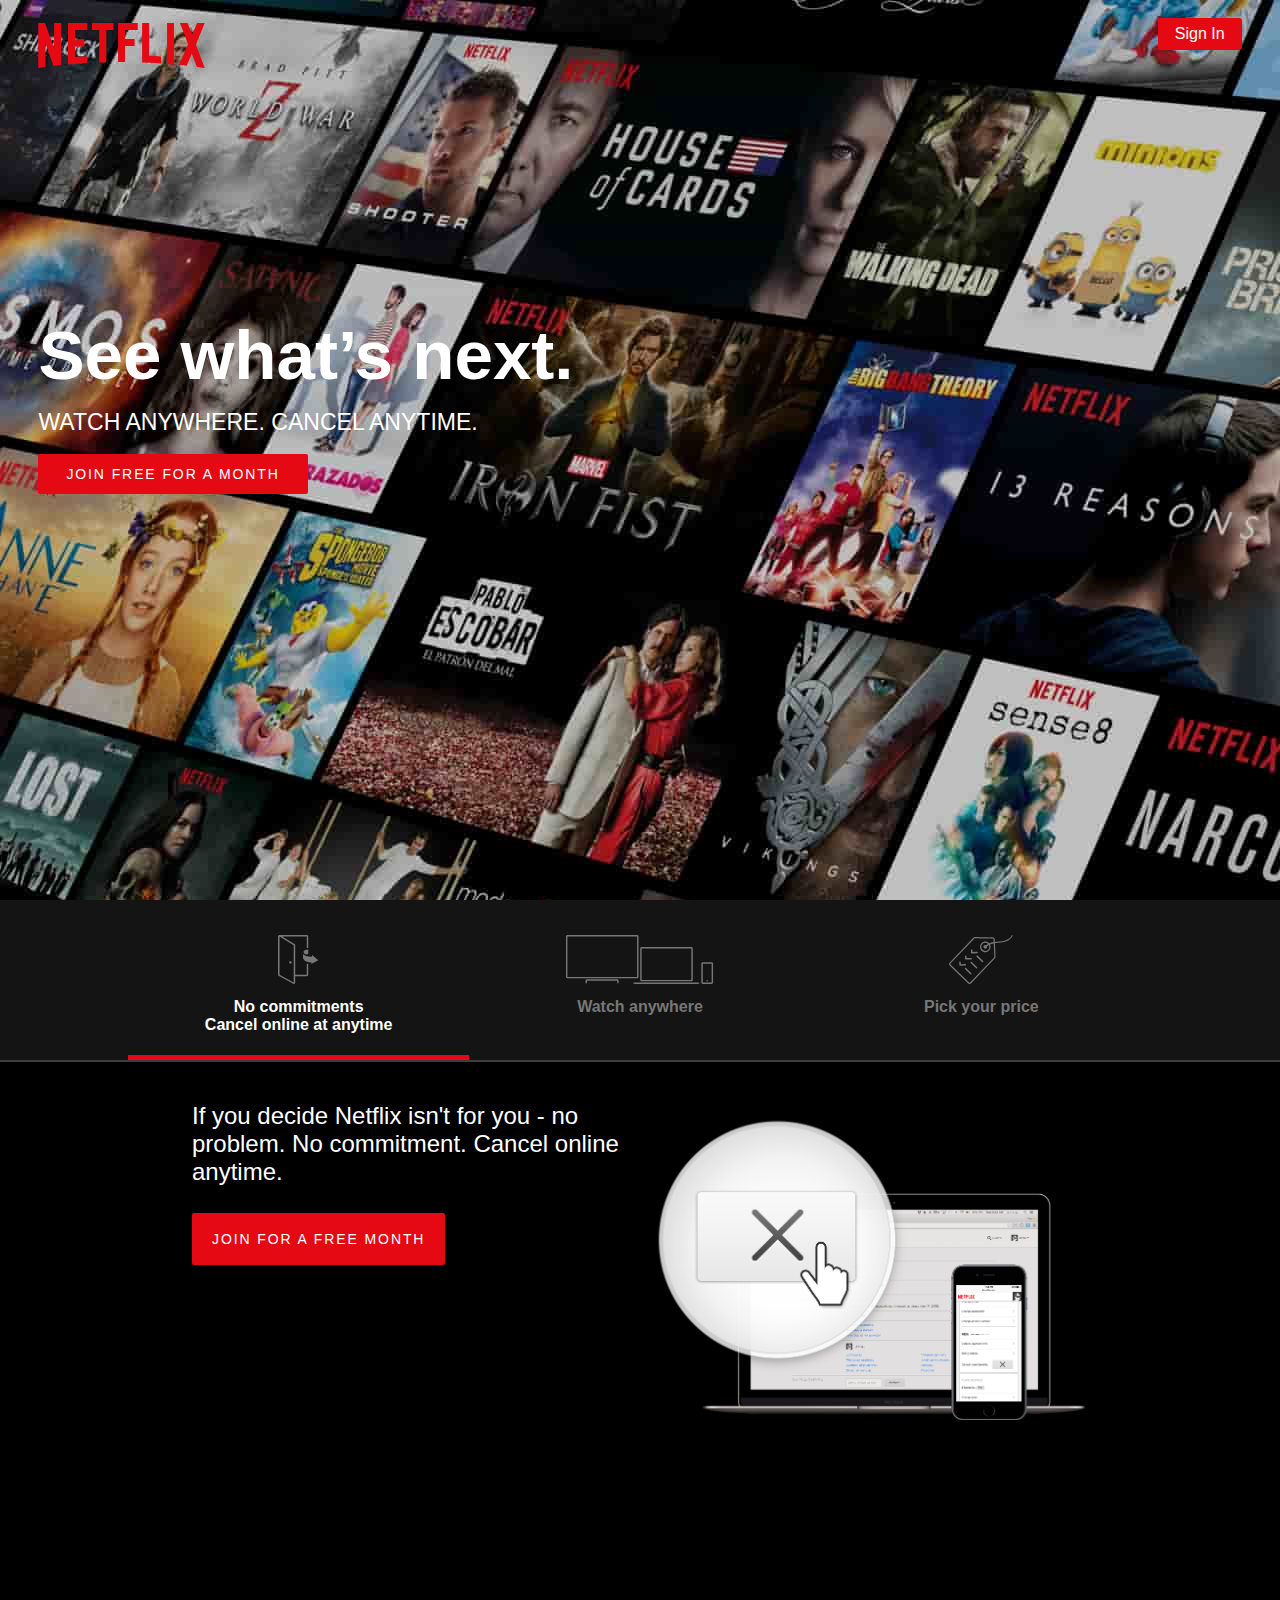
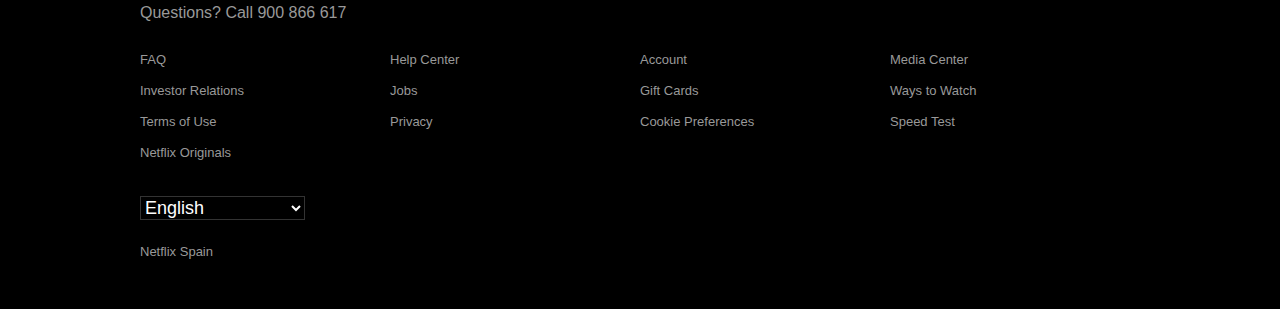
==== index.html @ 87b343b3 "Create index.html" ====
<!DOCTYPE html>
<html>
  <head>
    <meta charset="utf-8" />
    <meta http-equiv="X-UA-Compatible" content="IE=edge" />
    <title>Netflix</title>

    <link href="style.css" rel="stylesheet" />
    <link
      rel="stylesheet"
      href="https://cdnjs.cloudflare.com/ajax/libs/font-awesome/4.7.0/css/font-awesome.min.css"
    />
  </head>

  <body>
    <header>
      <nav>
        <a class="link" href="#">
          <img
            class="netflix-logo"
            alt="netflix logo"
            src="img/icons/netflix.svg"
          />
        </a>
        <a class="link" href="#"> Sign In </a>
      </nav>

      <section id="pitch">
        <h1>See what’s next.</h1>
        <p>WATCH ANYWHERE. CANCEL ANYTIME.</p>

        <button class="btn">JOIN FREE FOR A MONTH</button>
      </section>
    </header>

    <div id="features">
      <nav>
        <div class="center columns size-80">
          <a class="column is-selected" data-id="cancelanytime" href="#">
            <img alt="Cancel anytime" src="img/icons/cancel.svg" />
            <h2>
              No commitments
              <br />
              Cancel online at anytime
            </h2>
          </a>

          <a class="column" data-id="watchanywhere" href="#">
            <img alt="Watch anywhere" src="img/icons/watchanywhere.svg" />
            <h2>Watch anywhere</h2>
          </a>

          <a class="column" data-id="pickprice" href="#">
            <img alt="Pick your price" src="img/icons/pickprice.svg" />
            <h2>Pick your price</h2>
          </a>
        </div>
      </nav>

      <article>
        <section class="center size-70 is-selected" data-id="cancelanytime">
          <div class="columns">
            <div class="column">
              <h2>
                If you decide Netflix isn't for you - no problem. No commitment.
                Cancel online anytime.
              </h2>
              <button class="btn btn-large">JOIN FOR A FREE MONTH</button>
            </div>

            <div class="column">
              <img src="img/cancelanytime_withdevice.png" />
            </div>
          </div>
        </section>

        <section
          class="center size-80"
          id="watchanywhere"
          data-id="watchanywhere"
        >
          <div class="columns">
            <h2 class="column">
              Watch TV shows and movies anytime, anywhere — personalized for
              you.
            </h2>
            <button class="btn btn-large column is-narrow">
              JOIN FOR A FREE MONTH
            </button>
          </div>

          <div class="columns size-90 center">
            <div class="column text-center">
              <img src="img/asset_TV_UI.png" />
              <h3>Watch on your TV</h3>
              <p>
                Smart TVs, PlayStation, Xbox, Chromecast, Apple TV, Blu-ray
                players and more.
              </p>
            </div>

            <div class="column text-center">
              <img src="img/asset_mobile_tablet_UI_2.png" />
              <h3>Watch instantly or download for later</h3>
              <p>Available on phone and tablet, wherever you go.</p>
            </div>

            <div class="column text-center">
              <img src="img/asset_website_UI.png" />
              <h3>Use any computer</h3>
              <p>Watch right on Netflix.com.</p>
            </div>
          </div>
        </section>

        <section class="center size-70" data-id="pickprice">
          <div class="text-center">
            <h2>Choose one plan and watch everything on Netflix.</h2>
            <button class="btn btn-large">JOIN FOR A FREE MONTH</button>
          </div>

          <table>
            <thead>
              <tr>
                <th></th>
                <th>Basic</th>
                <th>Standard</th>
                <th>Premium</th>
              </tr>
            </thead>
            <tbody>
              <tr>
                <td>Monthly price after free month ends on 6/27/17</td>
                <td>EUR7.99</td>
                <td>EUR9.99</td>
                <td>EUR11.99</td>
              </tr>
              <tr>
                <td>HD available</td>
                <td><i class="fa fa-times"></i></td>
                <td><i class="fa fa-check"></i></td>
                <td><i class="fa fa-check"></i></td>
              </tr>
              <tr>
                <td>Ultra HD available</td>
                <td><i class="fa fa-times"></i></td>
                <td><i class="fa fa-times"></i></td>
                <td><i class="fa fa-check"></i></td>
              </tr>
              <tr>
                <td>Screens you can watch on at the same time</td>
                <td>1</td>
                <td>2</td>
                <td>4</td>
              </tr>
              <tr>
                <td>Watch on your laptop, TV, phone and tablet</td>
                <td><i class="fa fa-check"></i></td>
                <td><i class="fa fa-check"></i></td>
                <td><i class="fa fa-check"></i></td>
              </tr>
              <tr>
                <td>Unlimited movies and TV shows</td>
                <td><i class="fa fa-check"></i></td>
                <td><i class="fa fa-check"></i></td>
                <td><i class="fa fa-check"></i></td>
              </tr>
              <tr>
                <td>Cancel anytime</td>
                <td><i class="fa fa-check"></i></td>
                <td><i class="fa fa-check"></i></td>
                <td><i class="fa fa-check"></i></td>
              </tr>
              <tr>
                <td>First month free</td>
                <td><i class="fa fa-check"></i></td>
                <td><i class="fa fa-check"></i></td>
                <td><i class="fa fa-check"></i></td>
              </tr>
            </tbody>
          </table>
        </section>
      </article>
    </div>

    <footer class="center size-90">
      <p>Questions? Call <a href="">900 866 617</a></p>

      <ul class="columns flex-wrap">
        <li class="column is-25">
          <a href=""><span>FAQ</span></a>
        </li>
        <li class="column is-25">
          <a href=""><span>Help Center</span></a>
        </li>
        <li class="column is-25">
          <a href="/yourAccount"><span>Account</span></a>
        </li>
        <li class="column is-25">
          <a href=""><span>Media Center</span></a>
        </li>
        <li class="column is-25">
          <a href=""><span>Investor Relations</span></a>
        </li>
        <li class="column is-25">
          <a href=""><span>Jobs</span></a>
        </li>
        <li class="column is-25">
          <a href="/redeem"><span>Gift Cards</span></a>
        </li>
        <li class="column is-25">
          <a href="/watch"><span>Ways to Watch</span></a>
        </li>
        <li class="column is-25">
          <a href=""><span>Terms of Use</span></a>
        </li>
        <li class="column is-25">
          <a href=""><span>Privacy</span></a>
        </li>
        <li class="column is-25">
          <a href=""><span>Cookie Preferences</span></a>
        </li>
        <li class="column is-25">
          <a href=""><span>Speed Test</span></a>
        </li>
        <li class="column is-25">
          <a href="/es-en/originals"><span>Netflix Originals</span></a>
        </li>
      </ul>

      <article id="lang-selection">
        <select medium tabindex="0">
          <option value="es">Español</option>
          <option selected value="en">English</option>
        </select>
      </article>

      <p id="company">Netflix Spain</p>
    </footer>

    <script src="https://ajax.googleapis.com/ajax/libs/jquery/3.2.1/jquery.min.js"></script>

    <script src="script.js"></script>
  </body>
</html>
---- style.css ----
html,
body {
  font-family: "Helvetica Neue", Helvetica, Arial, sans-serif;
  color: white;
  background-color: black;
  font-size: 16px;
  margin: 0;
}

* {
  box-sizing: border-box;
}

header {
  background-image: url("../img/header-background.jpg");
  height: 100vh;
}

header nav {
  height: 90px;
}

nav .link {
  display: inline-block;
  line-height: 90px;
  text-decoration: none;
}

nav .link:first-child {
  margin-left: 3%;
}

nav .link:last-child {
  float: right;
  color: #fff;
  background-color: #e50914;
  line-height: normal;
  margin-top: 18px;
  margin-right: 3%;
  padding: 7px 17px;
  font-weight: 400;
  border-radius: 3px;
  font-size: 16px;
}

.netflix-logo {
  width: 167px;
  height: 45px;
  vertical-align: middle;
}

#pitch {
  margin: 0 3%;
  position: absolute;
  top: 35%;
  font-size: 1.8vw;
}

#pitch > h1 {
  font-size: 3em;
  margin: 0 0 0.2em;
  font-weight: 700;
}

#pitch > p {
  margin: 0 0 0.5em;
}

.btn {
  font-size: 14px;
  letter-spacing: 1.9px;
  font-weight: 400;
  margin: 0.5em 0.5em 0.5em 0;
  padding: 12px 2em;
  color: #fff;
  background-color: #e50914;
  cursor: pointer;
  text-decoration: none;
  vertical-align: middle;
  font-family: Arial, sans-serif;
  border-radius: 2px;
  user-select: none;
  text-align: center;
  border: 0;
}

.btn-large {
  padding: 18px 20px;
}

.btn:hover {
  background: #f40612;
}

#features > nav {
  padding-top: 35px;
  background-color: #141414;
  border-bottom: 2px solid #3d3d3d;
}

.center {
  margin: 0 auto;
}

.size-70 {
  width: 70%;
}

.size-80 {
  width: 80%;
}

.size-90 {
  width: 90%;
}

#features > nav a {
  text-decoration: none;
  text-align: center;
  vertical-align: top;
  font-weight: bold;
  color: #777;
  height: 125px;
}

#features > nav a.is-selected {
  border-bottom: 5px solid #e50914;
  color: white;
}

#features > nav a img {
  height: 49px;
}

#features > nav a h2 {
  margin: 10px 0 0;
  font-size: 1em;
}

#features > article {
  margin-bottom: 120px;
}

#features > article > section {
  padding: 40px 0;
  display: none;
}

#features > article > section.is-selected {
  display: block;
}

#features > article h2 {
  font-size: 24px;
  font-weight: 400;
  margin: 0 0 20px;
}

#features img {
  max-width: 100%;
}

.columns {
  display: flex;
}

.columns.flex-wrap {
  flex-wrap: wrap;
}

.column {
  display: block;
  flex-basis: 0;
  flex-grow: 1;
  flex-shrink: 1;
}

.column.is-25 {
  flex: none;
  width: 25%;
}

.column.is-narrow {
  flex: none;
}

footer {
  padding-top: 20px;
  color: #999;
  max-width: 1000px;
}

footer a {
  color: #999;
  text-decoration: none;
}

footer a:hover {
  text-decoration: underline;
}

footer > p {
  margin: 0 0 30px;
}

footer > ul {
  margin: 0;
  padding: 0;
}

footer > ul > li {
  list-style: none;
  margin: 0 0 16px;
  padding-right: 12px;
  min-width: 100px;
  font-size: 13px;
}

#lang-selection {
  margin-top: 20px;
}

#lang-selection select {
  width: 165px;
  background-color: #000;
  border: 1px solid #333;
  color: white;
  font-size: 18px;
}

#company {
  font-size: 13px;
  margin: 24px 0 50px;
}

#features #watchanywhere h2 {
  font-size: 19px;
  padding-right: 1em;
}

#features #watchanywhere > div:first-child {
  margin-bottom: 60px;
}

#features #watchanywhere p {
  color: #999;
}

.text-center {
  text-align: center;
}

table {
  width: 100%;
  margin-top: 20px;
}

table,
thead,
tbody {
  border-collapse: collapse;
}

thead {
  color: white;
  font-size: 12px;
  text-transform: uppercase;
}

thead th {
  padding: 10px;
}

tbody {
  color: #999;
}

tbody td {
  text-align: center;
  padding: 10px 20px;
}

tbody tr:nth-child(2n) {
  background-color: #222;
}

tbody td:first-child {
  text-align: left;
}
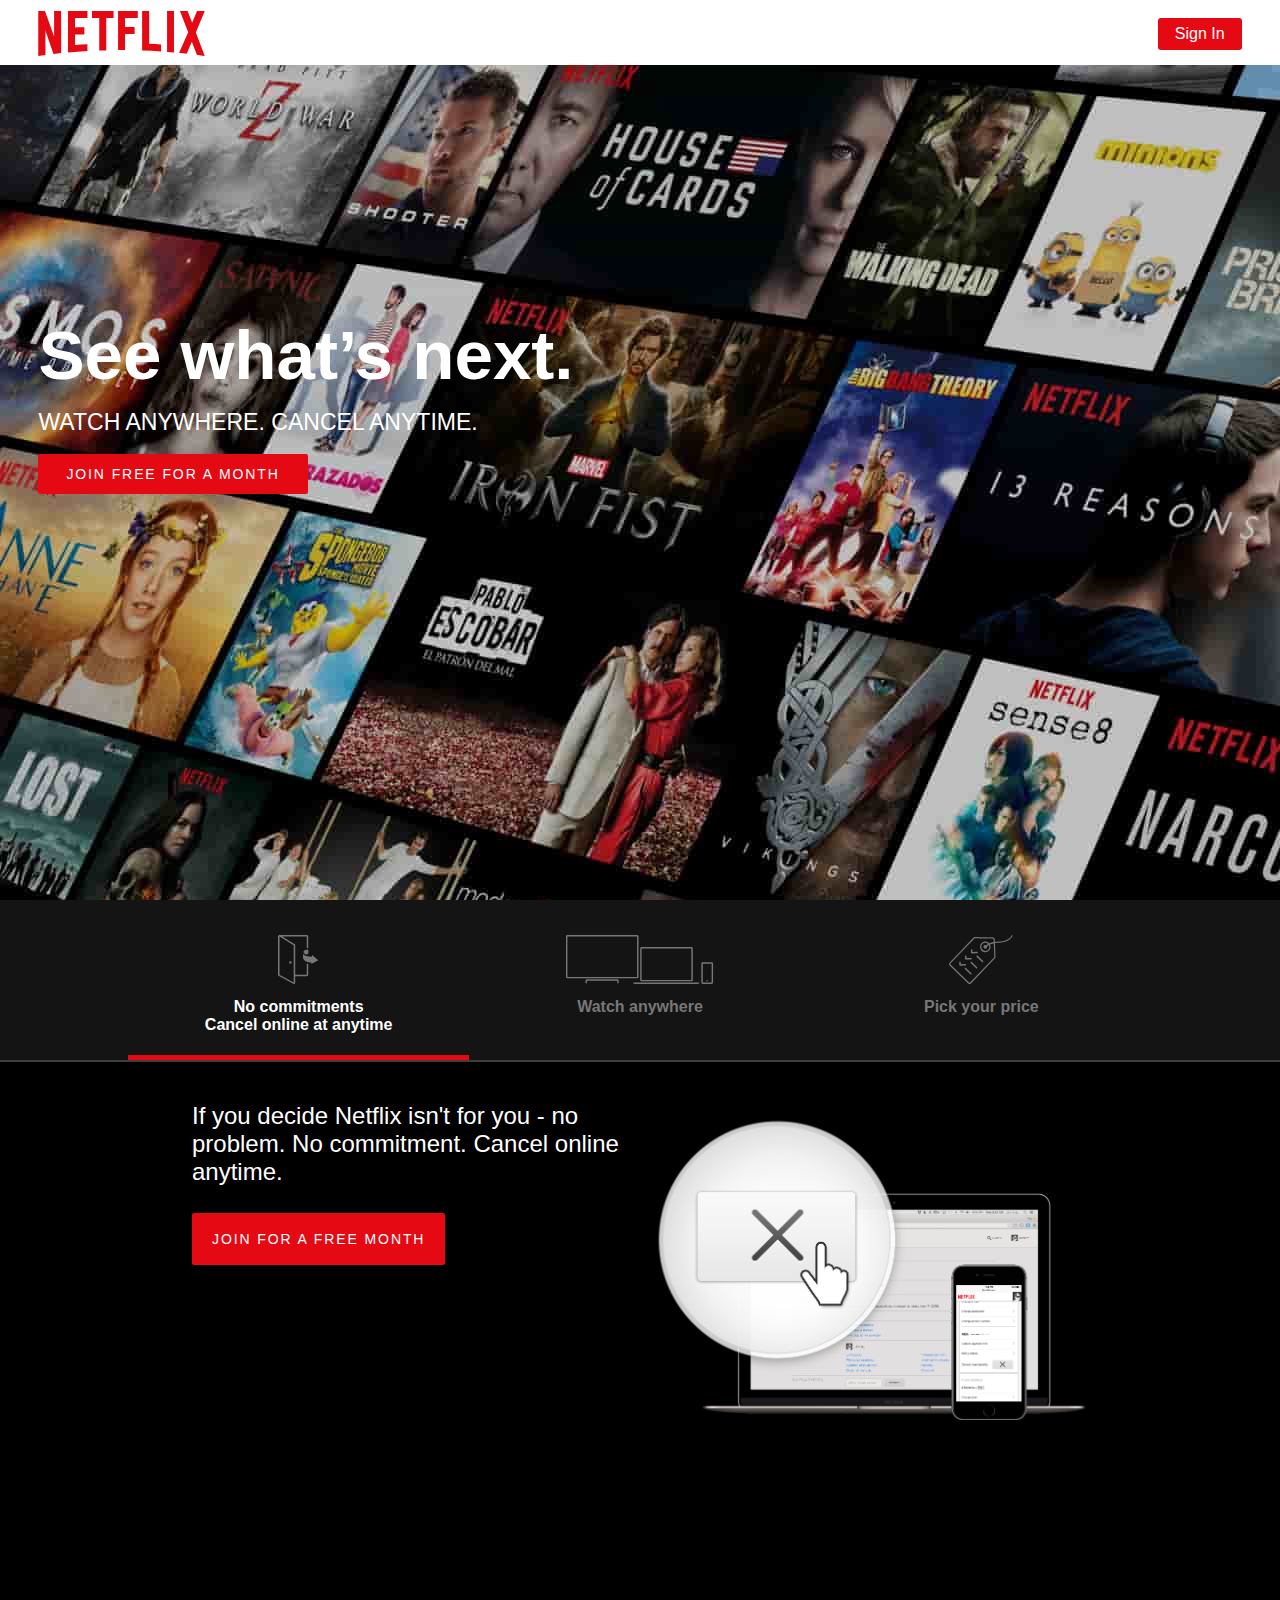
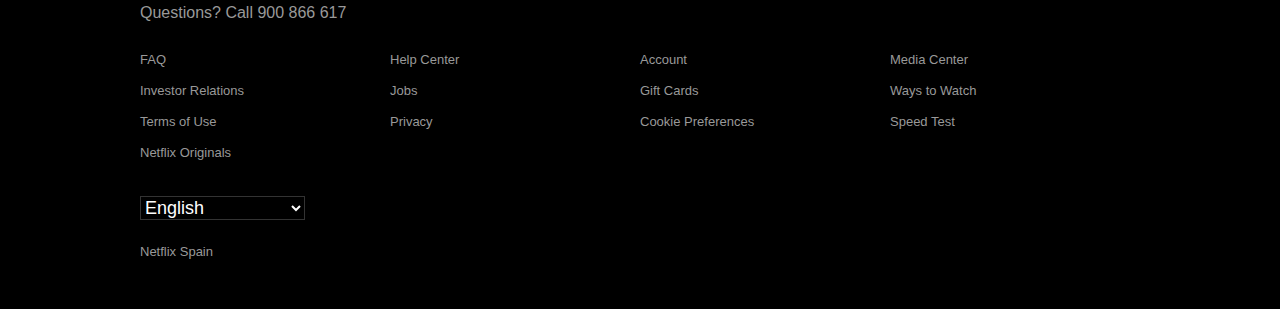
==== commit 5d37ad9f: "Update index.html" ====
--- a/index.html
+++ b/index.html
@@ -1,245 +1,249 @@
 <!DOCTYPE html>
 <html>
-  <head>
-    <meta charset="utf-8" />
-    <meta http-equiv="X-UA-Compatible" content="IE=edge" />
-    <title>Netflix</title>
-
-    <link href="style.css" rel="stylesheet" />
-    <link
-      rel="stylesheet"
-      href="https://cdnjs.cloudflare.com/ajax/libs/font-awesome/4.7.0/css/font-awesome.min.css"
-    />
-  </head>
-
-  <body>
-    <header>
-      <nav>
-        <a class="link" href="#">
-          <img
-            class="netflix-logo"
-            alt="netflix logo"
-            src="img/icons/netflix.svg"
-          />
+
+<head>
+  <meta charset="utf-8">
+  <meta http-equiv="X-UA-Compatible" content="IE=edge">
+  <title>Netflix</title>
+
+  <link href="style.css" rel="stylesheet" />
+  <link rel="stylesheet" href="https://cdnjs.cloudflare.com/ajax/libs/font-awesome/4.7.0/css/font-awesome.min.css">
+</head>
+
+<body>
+  <header>
+    <nav>
+      <a class="link" href="#">
+        <img class="netflix-logo" alt="netflix logo" src="img/icons/netflix.svg" />
+      </a>
+      <a class="link" href="sign_in.html">
+        Sign In
+      </a>
+    </nav>
+
+    <section id="pitch">
+      <h1>See what’s next.</h1>
+      <p>WATCH ANYWHERE. CANCEL ANYTIME.</p>
+
+      <button class="btn">JOIN FREE FOR A MONTH</button>
+    </section>
+
+  </header>
+
+  <div id="features">
+    <nav>
+
+      <div class="center columns size-80">
+        <a class="column is-selected" data-id="cancelanytime" href="#">
+          <img alt="Cancel anytime" src="img/icons/cancel.svg" />
+          <h2>
+            No commitments
+            <br />
+            Cancel online at anytime
+          </h2>
         </a>
-        <a class="link" href="#"> Sign In </a>
-      </nav>
-
-      <section id="pitch">
-        <h1>See what’s next.</h1>
-        <p>WATCH ANYWHERE. CANCEL ANYTIME.</p>
-
-        <button class="btn">JOIN FREE FOR A MONTH</button>
+
+        <a class="column" data-id="watchanywhere" href="#">
+          <img alt="Watch anywhere" src="img/icons/watchanywhere.svg" />
+          <h2>
+            Watch anywhere
+          </h2>
+        </a>
+
+        <a class="column" data-id="pickprice" href="#">
+          <img alt="Pick your price" src="img/icons/pickprice.svg" />
+          <h2>
+            Pick your price
+          </h2>
+        </a>
+      </div>
+
+    </nav>
+
+    <article>
+
+      <section class="center size-70 is-selected" data-id="cancelanytime">
+        <div class="columns">
+          <div class="column">
+            <h2>
+              If you decide Netflix isn't for you - no problem. No commitment. Cancel online anytime.
+            </h2>
+            <button class="btn btn-large">JOIN FOR A FREE MONTH</button>
+          </div>
+
+          <div class="column">
+            <img src="img/cancelanytime_withdevice.png" />
+          </div>
+
+        </div>
       </section>
-    </header>
-
-    <div id="features">
-      <nav>
-        <div class="center columns size-80">
-          <a class="column is-selected" data-id="cancelanytime" href="#">
-            <img alt="Cancel anytime" src="img/icons/cancel.svg" />
-            <h2>
-              No commitments
-              <br />
-              Cancel online at anytime
-            </h2>
-          </a>
-
-          <a class="column" data-id="watchanywhere" href="#">
-            <img alt="Watch anywhere" src="img/icons/watchanywhere.svg" />
-            <h2>Watch anywhere</h2>
-          </a>
-
-          <a class="column" data-id="pickprice" href="#">
-            <img alt="Pick your price" src="img/icons/pickprice.svg" />
-            <h2>Pick your price</h2>
-          </a>
-        </div>
-      </nav>
-
-      <article>
-        <section class="center size-70 is-selected" data-id="cancelanytime">
-          <div class="columns">
-            <div class="column">
-              <h2>
-                If you decide Netflix isn't for you - no problem. No commitment.
-                Cancel online anytime.
-              </h2>
-              <button class="btn btn-large">JOIN FOR A FREE MONTH</button>
-            </div>
-
-            <div class="column">
-              <img src="img/cancelanytime_withdevice.png" />
-            </div>
-          </div>
-        </section>
-
-        <section
-          class="center size-80"
-          id="watchanywhere"
-          data-id="watchanywhere"
-        >
-          <div class="columns">
-            <h2 class="column">
-              Watch TV shows and movies anytime, anywhere — personalized for
-              you.
-            </h2>
-            <button class="btn btn-large column is-narrow">
-              JOIN FOR A FREE MONTH
-            </button>
-          </div>
-
-          <div class="columns size-90 center">
-            <div class="column text-center">
-              <img src="img/asset_TV_UI.png" />
-              <h3>Watch on your TV</h3>
-              <p>
-                Smart TVs, PlayStation, Xbox, Chromecast, Apple TV, Blu-ray
-                players and more.
-              </p>
-            </div>
-
-            <div class="column text-center">
-              <img src="img/asset_mobile_tablet_UI_2.png" />
-              <h3>Watch instantly or download for later</h3>
-              <p>Available on phone and tablet, wherever you go.</p>
-            </div>
-
-            <div class="column text-center">
-              <img src="img/asset_website_UI.png" />
-              <h3>Use any computer</h3>
-              <p>Watch right on Netflix.com.</p>
-            </div>
-          </div>
-        </section>
-
-        <section class="center size-70" data-id="pickprice">
-          <div class="text-center">
-            <h2>Choose one plan and watch everything on Netflix.</h2>
-            <button class="btn btn-large">JOIN FOR A FREE MONTH</button>
-          </div>
-
-          <table>
-            <thead>
-              <tr>
-                <th></th>
-                <th>Basic</th>
-                <th>Standard</th>
-                <th>Premium</th>
-              </tr>
-            </thead>
-            <tbody>
-              <tr>
-                <td>Monthly price after free month ends on 6/27/17</td>
-                <td>EUR7.99</td>
-                <td>EUR9.99</td>
-                <td>EUR11.99</td>
-              </tr>
-              <tr>
-                <td>HD available</td>
-                <td><i class="fa fa-times"></i></td>
-                <td><i class="fa fa-check"></i></td>
-                <td><i class="fa fa-check"></i></td>
-              </tr>
-              <tr>
-                <td>Ultra HD available</td>
-                <td><i class="fa fa-times"></i></td>
-                <td><i class="fa fa-times"></i></td>
-                <td><i class="fa fa-check"></i></td>
-              </tr>
-              <tr>
-                <td>Screens you can watch on at the same time</td>
-                <td>1</td>
-                <td>2</td>
-                <td>4</td>
-              </tr>
-              <tr>
-                <td>Watch on your laptop, TV, phone and tablet</td>
-                <td><i class="fa fa-check"></i></td>
-                <td><i class="fa fa-check"></i></td>
-                <td><i class="fa fa-check"></i></td>
-              </tr>
-              <tr>
-                <td>Unlimited movies and TV shows</td>
-                <td><i class="fa fa-check"></i></td>
-                <td><i class="fa fa-check"></i></td>
-                <td><i class="fa fa-check"></i></td>
-              </tr>
-              <tr>
-                <td>Cancel anytime</td>
-                <td><i class="fa fa-check"></i></td>
-                <td><i class="fa fa-check"></i></td>
-                <td><i class="fa fa-check"></i></td>
-              </tr>
-              <tr>
-                <td>First month free</td>
-                <td><i class="fa fa-check"></i></td>
-                <td><i class="fa fa-check"></i></td>
-                <td><i class="fa fa-check"></i></td>
-              </tr>
-            </tbody>
-          </table>
-        </section>
-      </article>
-    </div>
-
-    <footer class="center size-90">
-      <p>Questions? Call <a href="">900 866 617</a></p>
-
-      <ul class="columns flex-wrap">
-        <li class="column is-25">
-          <a href=""><span>FAQ</span></a>
-        </li>
-        <li class="column is-25">
-          <a href=""><span>Help Center</span></a>
-        </li>
-        <li class="column is-25">
-          <a href="/yourAccount"><span>Account</span></a>
-        </li>
-        <li class="column is-25">
-          <a href=""><span>Media Center</span></a>
-        </li>
-        <li class="column is-25">
-          <a href=""><span>Investor Relations</span></a>
-        </li>
-        <li class="column is-25">
-          <a href=""><span>Jobs</span></a>
-        </li>
-        <li class="column is-25">
-          <a href="/redeem"><span>Gift Cards</span></a>
-        </li>
-        <li class="column is-25">
-          <a href="/watch"><span>Ways to Watch</span></a>
-        </li>
-        <li class="column is-25">
-          <a href=""><span>Terms of Use</span></a>
-        </li>
-        <li class="column is-25">
-          <a href=""><span>Privacy</span></a>
-        </li>
-        <li class="column is-25">
-          <a href=""><span>Cookie Preferences</span></a>
-        </li>
-        <li class="column is-25">
-          <a href=""><span>Speed Test</span></a>
-        </li>
-        <li class="column is-25">
-          <a href="/es-en/originals"><span>Netflix Originals</span></a>
-        </li>
-      </ul>
-
-      <article id="lang-selection">
-        <select medium tabindex="0">
-          <option value="es">Español</option>
-          <option selected value="en">English</option>
-        </select>
-      </article>
-
-      <p id="company">Netflix Spain</p>
-    </footer>
-
-    <script src="https://ajax.googleapis.com/ajax/libs/jquery/3.2.1/jquery.min.js"></script>
-
-    <script src="script.js"></script>
-  </body>
+
+      <section class="center size-80" id="watchanywhere" data-id="watchanywhere">
+        <div class="columns">
+          <h2 class="column">
+            Watch TV shows and movies anytime, anywhere — personalized for you.
+          </h2>
+          <button class="btn btn-large column is-narrow">JOIN FOR A FREE MONTH</button>
+        </div>
+
+        <div class="columns size-90 center">
+          <div class="column text-center">
+            <img src="img/asset_TV_UI.png" />
+            <h3>Watch on your TV</h3>
+            <p>Smart TVs, PlayStation, Xbox, Chromecast, Apple TV, Blu-ray players and more.</p>
+          </div>
+
+          <div class="column text-center">
+            <img src="img/asset_mobile_tablet_UI_2.png" />
+            <h3>Watch instantly or download for later</h3>
+            <p>Available on phone and tablet, wherever you go.</p>
+          </div>
+
+          <div class="column text-center">
+            <img src="img/asset_website_UI.png" />
+            <h3>Use any computer</h3>
+            <p>Watch right on Netflix.com.</p>
+          </div>
+        </div>
+
+      </section>
+
+      <section class="center size-70" data-id="pickprice">
+        <div class="text-center">
+          <h2>
+            Choose one plan and watch everything on Netflix.
+          </h2>
+          <button class="btn btn-large">JOIN FOR A FREE MONTH</button>
+        </div>
+
+        <table>
+          <thead>
+            <tr>
+              <th></th>
+              <th>Basic</th>
+              <th>Standard</th>
+              <th>Premium</th>
+            </tr>
+          </thead>
+          <tbody>
+            <tr>
+              <td>Monthly price after free month ends on 6/27/17</td>
+              <td>EUR7.99</td>
+              <td>EUR9.99</td>
+              <td>EUR11.99</td>
+            </tr>
+            <tr>
+              <td>HD available</td>
+              <td><i class="fa fa-times"></i></td>
+              <td><i class="fa fa-check"></i></td>
+              <td><i class="fa fa-check"></i></td>
+            </tr>
+            <tr>
+              <td>Ultra HD available</td>
+              <td><i class="fa fa-times"></i></td>
+              <td><i class="fa fa-times"></i></td>
+              <td><i class="fa fa-check"></i></td>
+            </tr>
+            <tr>
+              <td>Screens you can watch on at the same time</td>
+              <td>1</td>
+              <td>2</td>
+              <td>4</td>
+            </tr>
+            <tr>
+              <td>Watch on your laptop, TV, phone and tablet</td>
+              <td><i class="fa fa-check"></i></td>
+              <td><i class="fa fa-check"></i></td>
+              <td><i class="fa fa-check"></i></td>
+            </tr>
+            <tr>
+              <td>Unlimited movies and TV shows</td>
+              <td><i class="fa fa-check"></i></td>
+              <td><i class="fa fa-check"></i></td>
+              <td><i class="fa fa-check"></i></td>
+            </tr>
+            <tr>
+              <td>Cancel anytime</td>
+              <td><i class="fa fa-check"></i></td>
+              <td><i class="fa fa-check"></i></td>
+              <td><i class="fa fa-check"></i></td>
+            </tr>
+            <tr>
+              <td>First month free</td>
+              <td><i class="fa fa-check"></i></td>
+              <td><i class="fa fa-check"></i></td>
+              <td><i class="fa fa-check"></i></td>
+            </tr>
+          </tbody>
+        </table>
+
+      </section>
+
+    </article>
+  </div>
+
+  <footer class="center size-90">
+    <p>
+      Questions? Call <a href="tel:900 866 617">900 866 617</a>
+    </p>
+
+    <ul class="columns flex-wrap">
+      <li class="column is-25">
+        <a href="https://help.netflix.com/support/412"><span>FAQ</span></a>
+      </li>
+      <li class="column is-25">
+        <a href="https://help.netflix.com"><span>Help Center</span></a>
+      </li>
+      <li class="column is-25">
+        <a href="/yourAccount"><span>Account</span></a>
+      </li>
+      <li class="column is-25">
+        <a href="https://media.netflix.com/"><span>Media Center</span></a>
+      </li>
+      <li class="column is-25">
+        <a href="http://ir.netflix.com/"><span>Investor Relations</span></a>
+      </li>
+      <li class="column is-25">
+        <a href="https://jobs.netflix.com/jobs"><span>Jobs</span></a>
+      </li>
+      <li class="column is-25">
+        <a href="/redeem"><span>Gift Cards</span></a>
+      </li>
+      <li class="column is-25">
+        <a href="/watch"><span>Ways to Watch</span></a>
+      </li>
+      <li class="column is-25">
+        <a href="https://help.netflix.com/legal/termsofuse"><span>Terms of Use</span></a>
+      </li>
+      <li class="column is-25">
+        <a href="https://help.netflix.com/legal/privacy"><span>Privacy</span></a>
+      </li>
+      <li class="column is-25">
+        <a href="https://help.netflix.com/legal/privacy#cookies"><span>Cookie Preferences</span></a>
+      </li>
+      <li class="column is-25">
+        <a href="https://fast.com"><span>Speed Test</span></a>
+      </li>
+      <li class="column is-25">
+        <a href="/es-en/originals"><span>Netflix Originals</span></a>
+      </li>
+    </ul>
+
+    <article id="lang-selection">
+      <select medium" tabindex="0">
+        <option value="es">Español</option>
+        <option selected value="en">English</option>
+      </select>
+    </article>
+
+    <p id="company">Netflix Spain</p>
+
+  </footer>
+
+  <script src="https://ajax.googleapis.com/ajax/libs/jquery/3.2.1/jquery.min.js"></script>
+
+  <script src="script.js"></script>
+
+</body>
+
 </html>
--- a/style.css
+++ b/style.css
@@ -12,12 +12,16 @@
 }
 
 header {
-  background-image: url("../img/header-background.jpg");
+  background-image: url("img/header-background.jpg");
   height: 100vh;
 }
 
 header nav {
-  height: 90px;
+  height: 65px;
+  width: 100%;
+  background-color: #fff;
+  position: fixed;
+  z-index: 10;
 }
 
 nav .link {
@@ -47,6 +51,7 @@
   width: 167px;
   height: 45px;
   vertical-align: middle;
+  margin-bottom: 25px;
 }
 
 #pitch {
@@ -56,13 +61,13 @@
   font-size: 1.8vw;
 }
 
-#pitch > h1 {
+#pitch>h1 {
   font-size: 3em;
   margin: 0 0 0.2em;
   font-weight: 700;
 }
 
-#pitch > p {
+#pitch>p {
   margin: 0 0 0.5em;
 }
 
@@ -92,7 +97,7 @@
   background: #f40612;
 }
 
-#features > nav {
+#features>nav {
   padding-top: 35px;
   background-color: #141414;
   border-bottom: 2px solid #3d3d3d;
@@ -114,7 +119,7 @@
   width: 90%;
 }
 
-#features > nav a {
+#features>nav a {
   text-decoration: none;
   text-align: center;
   vertical-align: top;
@@ -123,34 +128,34 @@
   height: 125px;
 }
 
-#features > nav a.is-selected {
+#features>nav a.is-selected {
   border-bottom: 5px solid #e50914;
   color: white;
 }
 
-#features > nav a img {
+#features>nav a img {
   height: 49px;
 }
 
-#features > nav a h2 {
+#features>nav a h2 {
   margin: 10px 0 0;
   font-size: 1em;
 }
 
-#features > article {
+#features>article {
   margin-bottom: 120px;
 }
 
-#features > article > section {
+#features>article>section {
   padding: 40px 0;
   display: none;
 }
 
-#features > article > section.is-selected {
+#features>article>section.is-selected {
   display: block;
 }
 
-#features > article h2 {
+#features>article h2 {
   font-size: 24px;
   font-weight: 400;
   margin: 0 0 20px;
@@ -199,16 +204,16 @@
   text-decoration: underline;
 }
 
-footer > p {
+footer>p {
   margin: 0 0 30px;
 }
 
-footer > ul {
+footer>ul {
   margin: 0;
   padding: 0;
 }
 
-footer > ul > li {
+footer>ul>li {
   list-style: none;
   margin: 0 0 16px;
   padding-right: 12px;
@@ -238,7 +243,7 @@
   padding-right: 1em;
 }
 
-#features #watchanywhere > div:first-child {
+#features #watchanywhere>div:first-child {
   margin-bottom: 60px;
 }
 
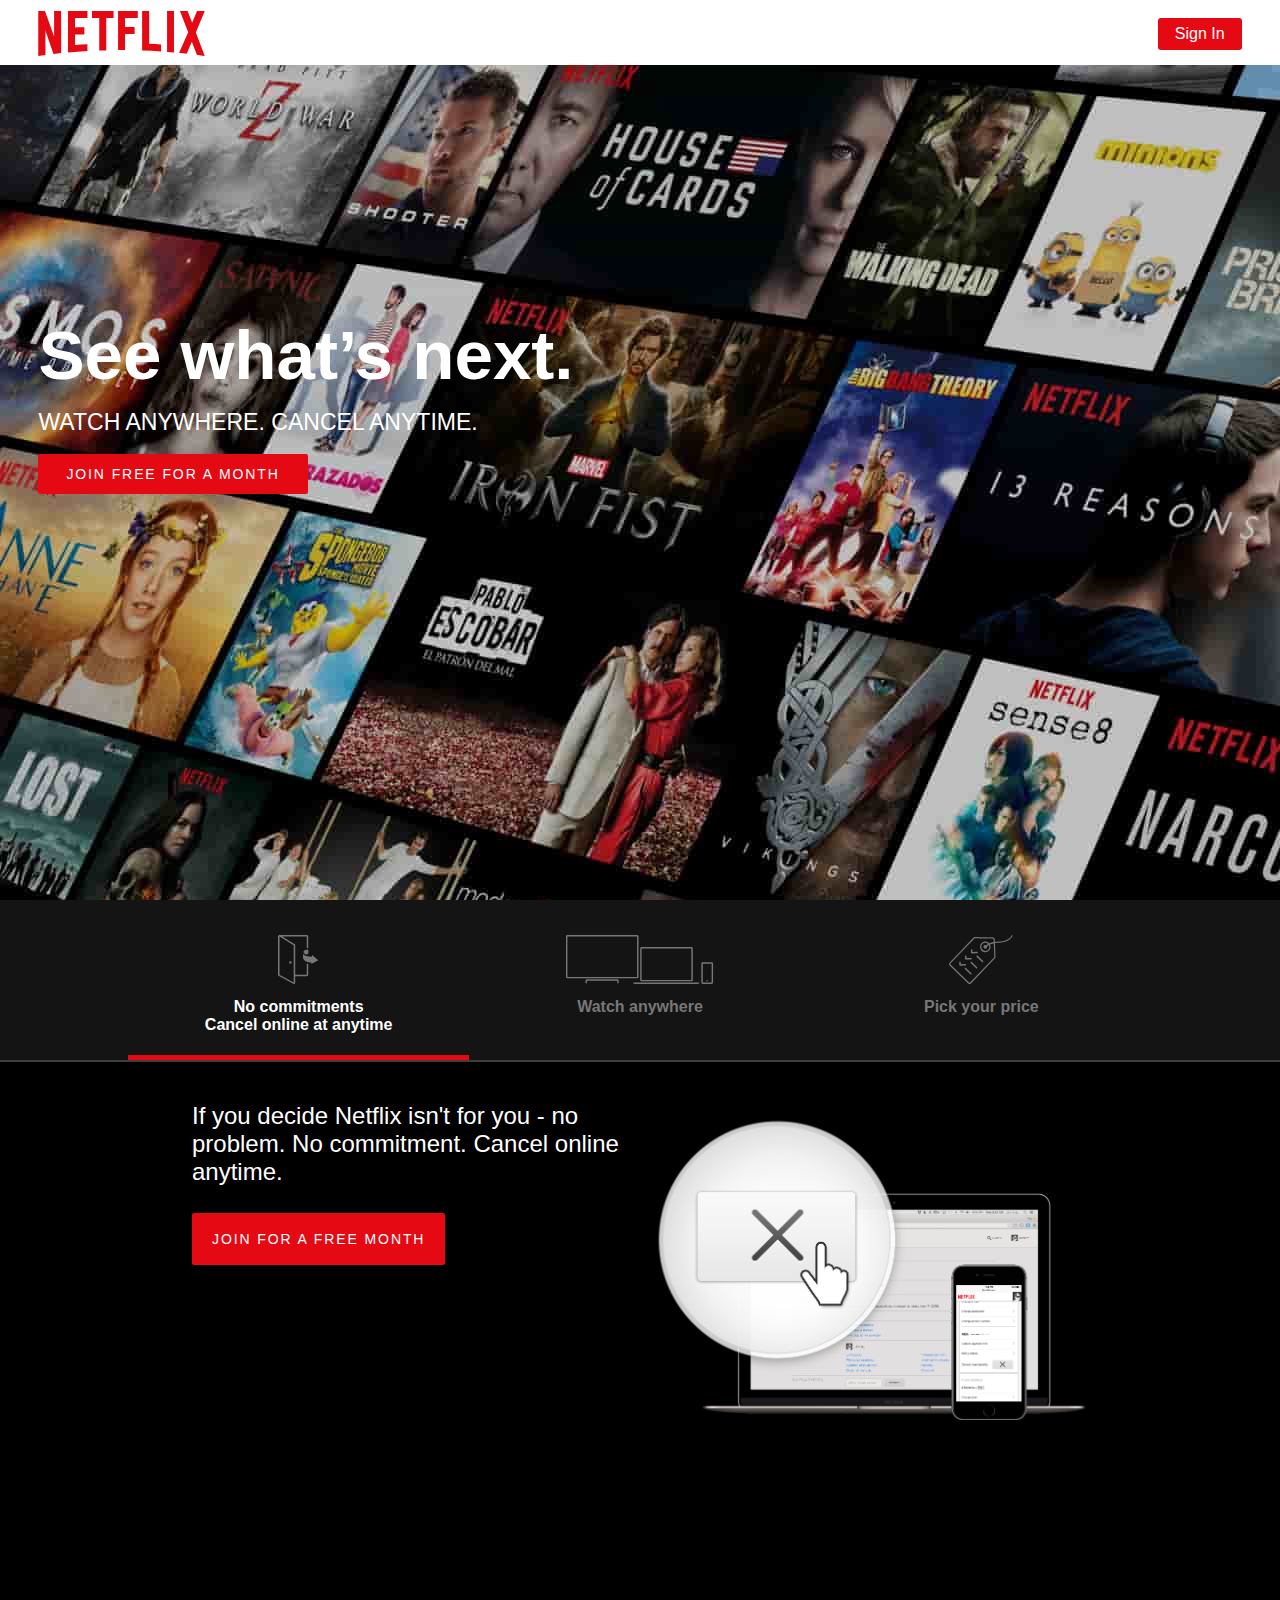
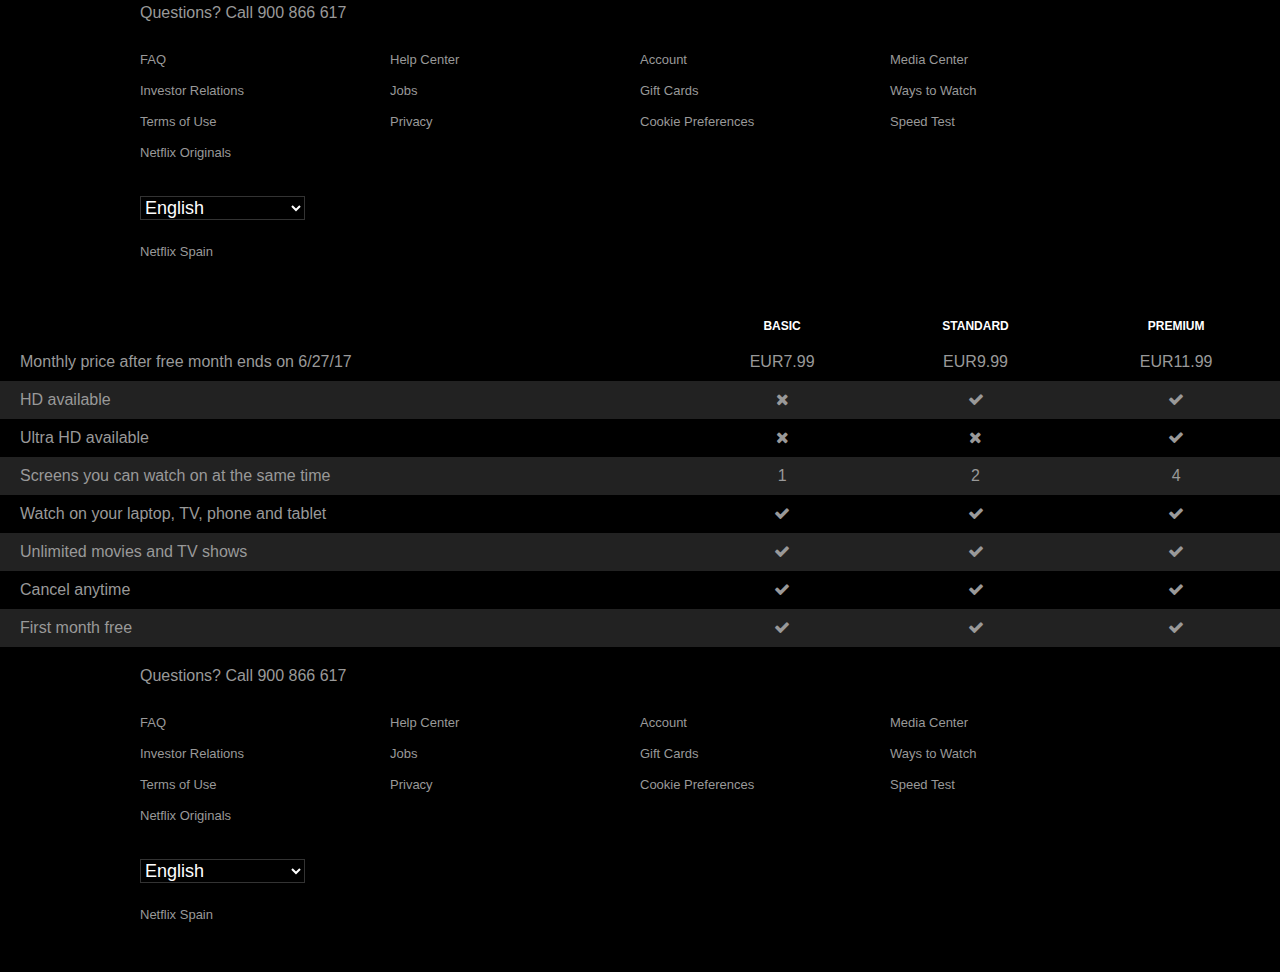
==== commit ff1ff7d2: "Merge branch 'main' into main" ====
--- a/index.html
+++ b/index.html
@@ -245,5 +245,127 @@
   <script src="script.js"></script>
 
 </body>
-
+          <table>
+            <thead>
+              <tr>
+                <th></th>
+                <th>Basic</th>
+                <th>Standard</th>
+                <th>Premium</th>
+              </tr>
+            </thead>
+            <tbody>
+              <tr>
+                <td>Monthly price after free month ends on 6/27/17</td>
+                <td>EUR7.99</td>
+                <td>EUR9.99</td>
+                <td>EUR11.99</td>
+              </tr>
+              <tr>
+                <td>HD available</td>
+                <td><i class="fa fa-times"></i></td>
+                <td><i class="fa fa-check"></i></td>
+                <td><i class="fa fa-check"></i></td>
+              </tr>
+              <tr>
+                <td>Ultra HD available</td>
+                <td><i class="fa fa-times"></i></td>
+                <td><i class="fa fa-times"></i></td>
+                <td><i class="fa fa-check"></i></td>
+              </tr>
+              <tr>
+                <td>Screens you can watch on at the same time</td>
+                <td>1</td>
+                <td>2</td>
+                <td>4</td>
+              </tr>
+              <tr>
+                <td>Watch on your laptop, TV, phone and tablet</td>
+                <td><i class="fa fa-check"></i></td>
+                <td><i class="fa fa-check"></i></td>
+                <td><i class="fa fa-check"></i></td>
+              </tr>
+              <tr>
+                <td>Unlimited movies and TV shows</td>
+                <td><i class="fa fa-check"></i></td>
+                <td><i class="fa fa-check"></i></td>
+                <td><i class="fa fa-check"></i></td>
+              </tr>
+              <tr>
+                <td>Cancel anytime</td>
+                <td><i class="fa fa-check"></i></td>
+                <td><i class="fa fa-check"></i></td>
+                <td><i class="fa fa-check"></i></td>
+              </tr>
+              <tr>
+                <td>First month free</td>
+                <td><i class="fa fa-check"></i></td>
+                <td><i class="fa fa-check"></i></td>
+                <td><i class="fa fa-check"></i></td>
+              </tr>
+            </tbody>
+          </table>
+        </section>
+      </article>
+    </div>
+
+    <footer class="center size-90">
+      <p>Questions? Call <a href="">900 866 617</a></p>
+
+      <ul class="columns flex-wrap">
+        <li class="column is-25">
+          <a href="https://help.netflix.com/support/412"><span>FAQ</span></a>
+        </li>
+        <li class="column is-25">
+          <a href="https://help.netflix.com"><span>Help Center</span></a>
+        </li>
+        <li class="column is-25">
+          <a href="/yourAccount"><span>Account</span></a>
+        </li>
+        <li class="column is-25">
+          <a href="https://media.netflix.com/"><span>Media Center</span></a>
+        </li>
+        <li class="column is-25">
+          <a href="http://ir.netflix.com/"><span>Investor Relations</span></a>
+        </li>
+        <li class="column is-25">
+          <a href="https://jobs.netflix.com/jobs"><span>Jobs</span></a>
+        </li>
+        <li class="column is-25">
+          <a href="/redeem"><span>Gift Cards</span></a>
+        </li>
+        <li class="column is-25">
+          <a href="/watch"><span>Ways to Watch</span></a>
+        </li>
+        <li class="column is-25">
+          <a href="https://help.netflix.com/legal/termsofuse"><span>Terms of Use</span></a>
+        </li>
+        <li class="column is-25">
+          <a href="https://help.netflix.com/legal/privacy"><span>Privacy</span></a>
+        </li>
+        <li class="column is-25">
+          <a href="https://help.netflix.com/legal/privacy#cookies"><span>Cookie Preferences</span></a>
+        </li>
+        <li class="column is-25">
+          <a href="https://fast.com"><span>Speed Test</span></a>
+        </li>
+        <li class="column is-25">
+          <a href="/es-en/originals"/es-en/originals"><span>Netflix Originals</span></a>
+        </li>
+      </ul>
+
+      <article id="lang-selection">
+        <select medium tabindex="0">
+          <option value="es">Español</option>
+          <option selected value="en">English</option>
+        </select>
+      </article>
+
+      <p id="company">Netflix Spain</p>
+    </footer>
+
+    <script src="https://ajax.googleapis.com/ajax/libs/jquery/3.2.1/jquery.min.js"></script>
+
+    <script src="script.js"></script>
+  </body>
 </html>
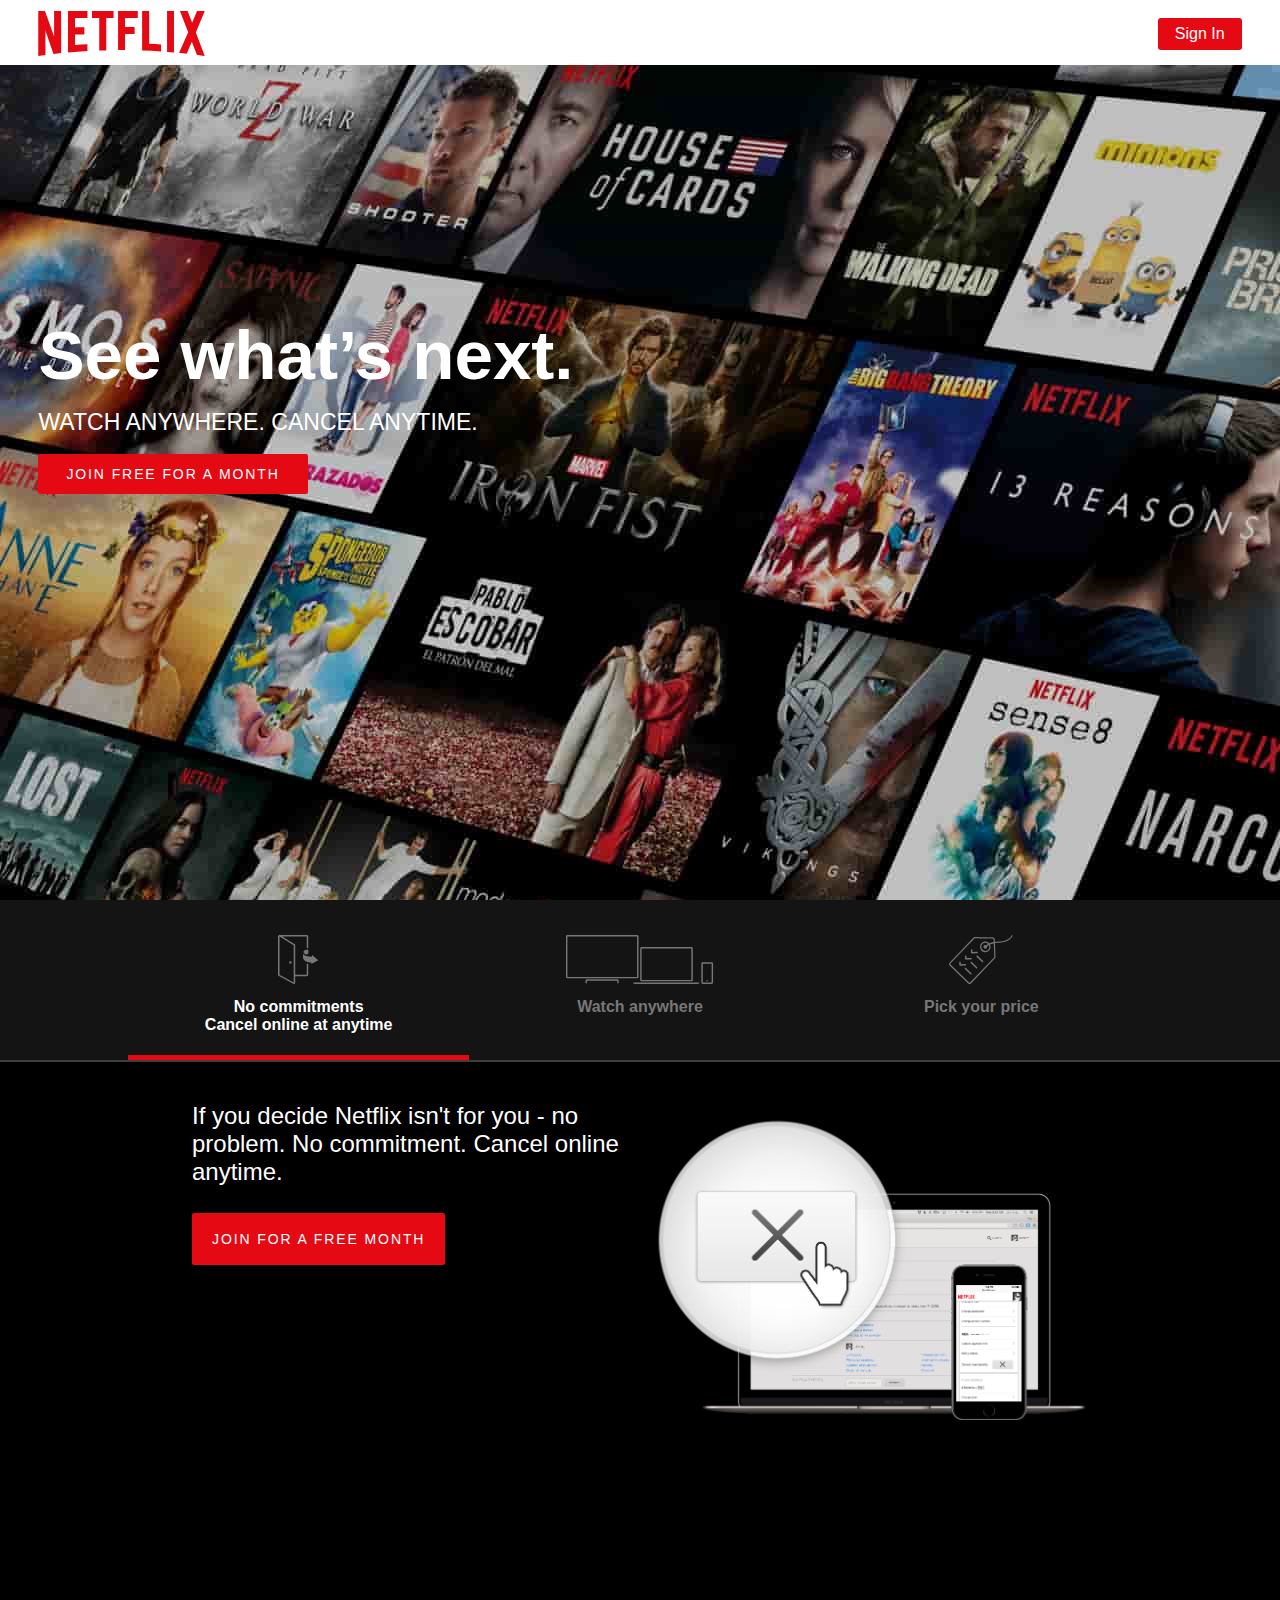
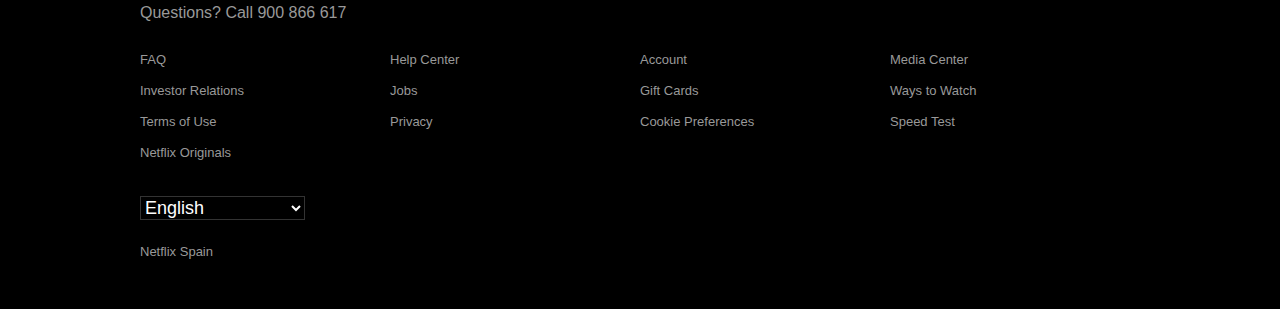
==== commit 3708d9c3: "Fix a tag link" ====
--- a/index.html
+++ b/index.html
@@ -1,250 +1,124 @@
 <!DOCTYPE html>
 <html>
-
-<head>
-  <meta charset="utf-8">
-  <meta http-equiv="X-UA-Compatible" content="IE=edge">
-  <title>Netflix</title>
-
-  <link href="style.css" rel="stylesheet" />
-  <link rel="stylesheet" href="https://cdnjs.cloudflare.com/ajax/libs/font-awesome/4.7.0/css/font-awesome.min.css">
-</head>
-
-<body>
-  <header>
-    <nav>
-      <a class="link" href="#">
-        <img class="netflix-logo" alt="netflix logo" src="img/icons/netflix.svg" />
-      </a>
-      <a class="link" href="sign_in.html">
-        Sign In
-      </a>
-    </nav>
-
-    <section id="pitch">
-      <h1>See what’s next.</h1>
-      <p>WATCH ANYWHERE. CANCEL ANYTIME.</p>
-
-      <button class="btn">JOIN FREE FOR A MONTH</button>
-    </section>
-
-  </header>
-
-  <div id="features">
-    <nav>
-
-      <div class="center columns size-80">
-        <a class="column is-selected" data-id="cancelanytime" href="#">
-          <img alt="Cancel anytime" src="img/icons/cancel.svg" />
-          <h2>
-            No commitments
-            <br />
-            Cancel online at anytime
-          </h2>
+  <head>
+    <meta charset="utf-8" />
+    <meta http-equiv="X-UA-Compatible" content="IE=edge" />
+    <title>Netflix</title>
+
+    <link href="style.css" rel="stylesheet" />
+    <link
+      rel="stylesheet"
+      href="https://cdnjs.cloudflare.com/ajax/libs/font-awesome/4.7.0/css/font-awesome.min.css"
+    />
+  </head>
+
+  <body>
+    <header>
+      <nav>
+        <a class="link" href="#">
+          <img
+            class="netflix-logo"
+            alt="netflix logo"
+            src="img/icons/netflix.svg"
+          />
         </a>
-
-        <a class="column" data-id="watchanywhere" href="#">
-          <img alt="Watch anywhere" src="img/icons/watchanywhere.svg" />
-          <h2>
-            Watch anywhere
-          </h2>
-        </a>
-
-        <a class="column" data-id="pickprice" href="#">
-          <img alt="Pick your price" src="img/icons/pickprice.svg" />
-          <h2>
-            Pick your price
-          </h2>
-        </a>
-      </div>
-
-    </nav>
-
-    <article>
-
-      <section class="center size-70 is-selected" data-id="cancelanytime">
-        <div class="columns">
-          <div class="column">
+        <a class="link" href="#"> Sign In </a>
+      </nav>
+
+      <section id="pitch">
+        <h1>See what’s next.</h1>
+        <p>WATCH ANYWHERE. CANCEL ANYTIME.</p>
+
+        <button class="btn">JOIN FREE FOR A MONTH</button>
+      </section>
+    </header>
+
+    <div id="features">
+      <nav>
+        <div class="center columns size-80">
+          <a class="column is-selected" data-id="cancelanytime" href="#">
+            <img alt="Cancel anytime" src="img/icons/cancel.svg" />
             <h2>
-              If you decide Netflix isn't for you - no problem. No commitment. Cancel online anytime.
+              No commitments
+              <br />
+              Cancel online at anytime
             </h2>
+          </a>
+
+          <a class="column" data-id="watchanywhere" href="#">
+            <img alt="Watch anywhere" src="img/icons/watchanywhere.svg" />
+            <h2>Watch anywhere</h2>
+          </a>
+
+          <a class="column" data-id="pickprice" href="#">
+            <img alt="Pick your price" src="img/icons/pickprice.svg" />
+            <h2>Pick your price</h2>
+          </a>
+        </div>
+      </nav>
+
+      <article>
+        <section class="center size-70 is-selected" data-id="cancelanytime">
+          <div class="columns">
+            <div class="column">
+              <h2>
+                If you decide Netflix isn't for you - no problem. No commitment.
+                Cancel online anytime.
+              </h2>
+              <button class="btn btn-large">JOIN FOR A FREE MONTH</button>
+            </div>
+
+            <div class="column">
+              <img src="img/cancelanytime_withdevice.png" />
+            </div>
+          </div>
+        </section>
+
+        <section
+          class="center size-80"
+          id="watchanywhere"
+          data-id="watchanywhere"
+        >
+          <div class="columns">
+            <h2 class="column">
+              Watch TV shows and movies anytime, anywhere — personalized for
+              you.
+            </h2>
+            <button class="btn btn-large column is-narrow">
+              JOIN FOR A FREE MONTH
+            </button>
+          </div>
+
+          <div class="columns size-90 center">
+            <div class="column text-center">
+              <img src="img/asset_TV_UI.png" />
+              <h3>Watch on your TV</h3>
+              <p>
+                Smart TVs, PlayStation, Xbox, Chromecast, Apple TV, Blu-ray
+                players and more.
+              </p>
+            </div>
+
+            <div class="column text-center">
+              <img src="img/asset_mobile_tablet_UI_2.png" />
+              <h3>Watch instantly or download for later</h3>
+              <p>Available on phone and tablet, wherever you go.</p>
+            </div>
+
+            <div class="column text-center">
+              <img src="img/asset_website_UI.png" />
+              <h3>Use any computer</h3>
+              <p>Watch right on Netflix.com.</p>
+            </div>
+          </div>
+        </section>
+
+        <section class="center size-70" data-id="pickprice">
+          <div class="text-center">
+            <h2>Choose one plan and watch everything on Netflix.</h2>
             <button class="btn btn-large">JOIN FOR A FREE MONTH</button>
           </div>
 
-          <div class="column">
-            <img src="img/cancelanytime_withdevice.png" />
-          </div>
-
-        </div>
-      </section>
-
-      <section class="center size-80" id="watchanywhere" data-id="watchanywhere">
-        <div class="columns">
-          <h2 class="column">
-            Watch TV shows and movies anytime, anywhere — personalized for you.
-          </h2>
-          <button class="btn btn-large column is-narrow">JOIN FOR A FREE MONTH</button>
-        </div>
-
-        <div class="columns size-90 center">
-          <div class="column text-center">
-            <img src="img/asset_TV_UI.png" />
-            <h3>Watch on your TV</h3>
-            <p>Smart TVs, PlayStation, Xbox, Chromecast, Apple TV, Blu-ray players and more.</p>
-          </div>
-
-          <div class="column text-center">
-            <img src="img/asset_mobile_tablet_UI_2.png" />
-            <h3>Watch instantly or download for later</h3>
-            <p>Available on phone and tablet, wherever you go.</p>
-          </div>
-
-          <div class="column text-center">
-            <img src="img/asset_website_UI.png" />
-            <h3>Use any computer</h3>
-            <p>Watch right on Netflix.com.</p>
-          </div>
-        </div>
-
-      </section>
-
-      <section class="center size-70" data-id="pickprice">
-        <div class="text-center">
-          <h2>
-            Choose one plan and watch everything on Netflix.
-          </h2>
-          <button class="btn btn-large">JOIN FOR A FREE MONTH</button>
-        </div>
-
-        <table>
-          <thead>
-            <tr>
-              <th></th>
-              <th>Basic</th>
-              <th>Standard</th>
-              <th>Premium</th>
-            </tr>
-          </thead>
-          <tbody>
-            <tr>
-              <td>Monthly price after free month ends on 6/27/17</td>
-              <td>EUR7.99</td>
-              <td>EUR9.99</td>
-              <td>EUR11.99</td>
-            </tr>
-            <tr>
-              <td>HD available</td>
-              <td><i class="fa fa-times"></i></td>
-              <td><i class="fa fa-check"></i></td>
-              <td><i class="fa fa-check"></i></td>
-            </tr>
-            <tr>
-              <td>Ultra HD available</td>
-              <td><i class="fa fa-times"></i></td>
-              <td><i class="fa fa-times"></i></td>
-              <td><i class="fa fa-check"></i></td>
-            </tr>
-            <tr>
-              <td>Screens you can watch on at the same time</td>
-              <td>1</td>
-              <td>2</td>
-              <td>4</td>
-            </tr>
-            <tr>
-              <td>Watch on your laptop, TV, phone and tablet</td>
-              <td><i class="fa fa-check"></i></td>
-              <td><i class="fa fa-check"></i></td>
-              <td><i class="fa fa-check"></i></td>
-            </tr>
-            <tr>
-              <td>Unlimited movies and TV shows</td>
-              <td><i class="fa fa-check"></i></td>
-              <td><i class="fa fa-check"></i></td>
-              <td><i class="fa fa-check"></i></td>
-            </tr>
-            <tr>
-              <td>Cancel anytime</td>
-              <td><i class="fa fa-check"></i></td>
-              <td><i class="fa fa-check"></i></td>
-              <td><i class="fa fa-check"></i></td>
-            </tr>
-            <tr>
-              <td>First month free</td>
-              <td><i class="fa fa-check"></i></td>
-              <td><i class="fa fa-check"></i></td>
-              <td><i class="fa fa-check"></i></td>
-            </tr>
-          </tbody>
-        </table>
-
-      </section>
-
-    </article>
-  </div>
-
-  <footer class="center size-90">
-    <p>
-      Questions? Call <a href="tel:900 866 617">900 866 617</a>
-    </p>
-
-    <ul class="columns flex-wrap">
-      <li class="column is-25">
-        <a href="https://help.netflix.com/support/412"><span>FAQ</span></a>
-      </li>
-      <li class="column is-25">
-        <a href="https://help.netflix.com"><span>Help Center</span></a>
-      </li>
-      <li class="column is-25">
-        <a href="/yourAccount"><span>Account</span></a>
-      </li>
-      <li class="column is-25">
-        <a href="https://media.netflix.com/"><span>Media Center</span></a>
-      </li>
-      <li class="column is-25">
-        <a href="http://ir.netflix.com/"><span>Investor Relations</span></a>
-      </li>
-      <li class="column is-25">
-        <a href="https://jobs.netflix.com/jobs"><span>Jobs</span></a>
-      </li>
-      <li class="column is-25">
-        <a href="/redeem"><span>Gift Cards</span></a>
-      </li>
-      <li class="column is-25">
-        <a href="/watch"><span>Ways to Watch</span></a>
-      </li>
-      <li class="column is-25">
-        <a href="https://help.netflix.com/legal/termsofuse"><span>Terms of Use</span></a>
-      </li>
-      <li class="column is-25">
-        <a href="https://help.netflix.com/legal/privacy"><span>Privacy</span></a>
-      </li>
-      <li class="column is-25">
-        <a href="https://help.netflix.com/legal/privacy#cookies"><span>Cookie Preferences</span></a>
-      </li>
-      <li class="column is-25">
-        <a href="https://fast.com"><span>Speed Test</span></a>
-      </li>
-      <li class="column is-25">
-        <a href="/es-en/originals"><span>Netflix Originals</span></a>
-      </li>
-    </ul>
-
-    <article id="lang-selection">
-      <select medium" tabindex="0">
-        <option value="es">Español</option>
-        <option selected value="en">English</option>
-      </select>
-    </article>
-
-    <p id="company">Netflix Spain</p>
-
-  </footer>
-
-  <script src="https://ajax.googleapis.com/ajax/libs/jquery/3.2.1/jquery.min.js"></script>
-
-  <script src="script.js"></script>
-
-</body>
           <table>
             <thead>
               <tr>
@@ -350,7 +224,7 @@
           <a href="https://fast.com"><span>Speed Test</span></a>
         </li>
         <li class="column is-25">
-          <a href="/es-en/originals"/es-en/originals"><span>Netflix Originals</span></a>
+          <a href="/es-en/originals/es-en/originals"><span>Netflix Originals</span></a>
         </li>
       </ul>
 
